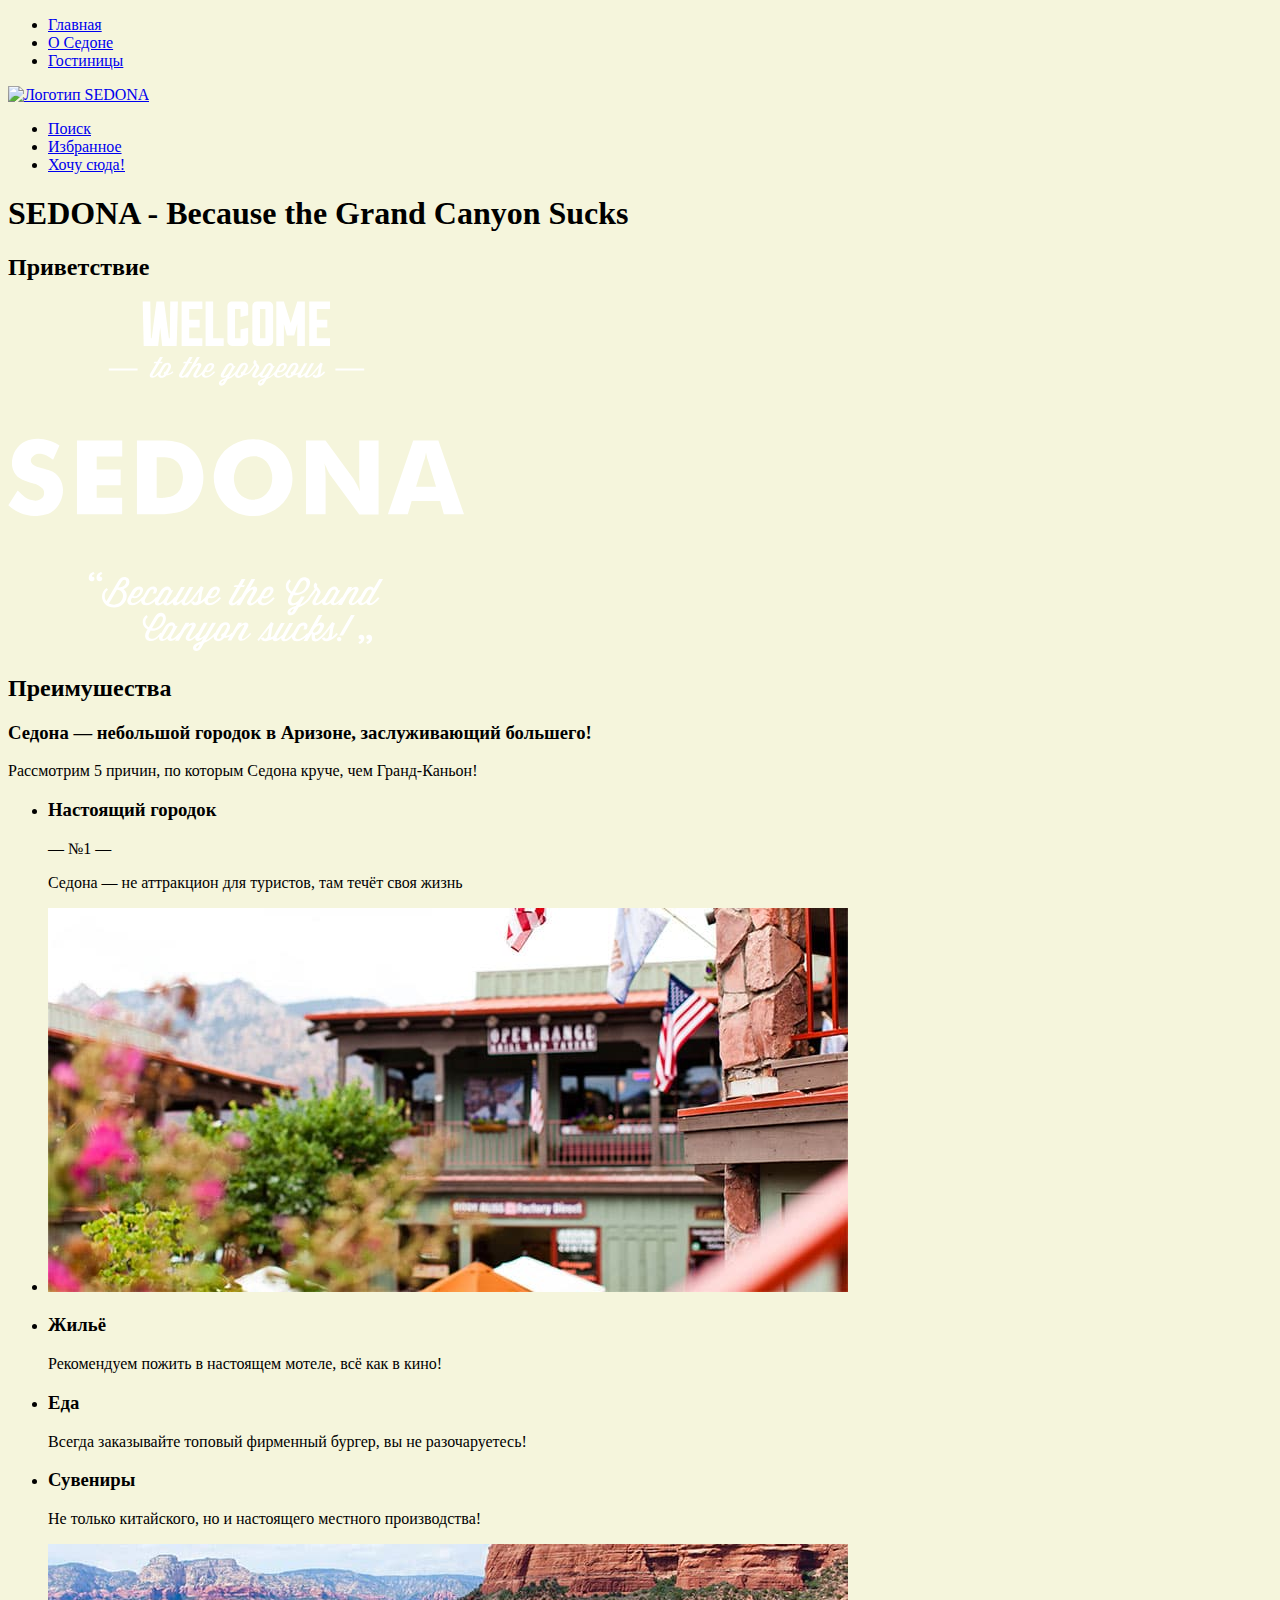
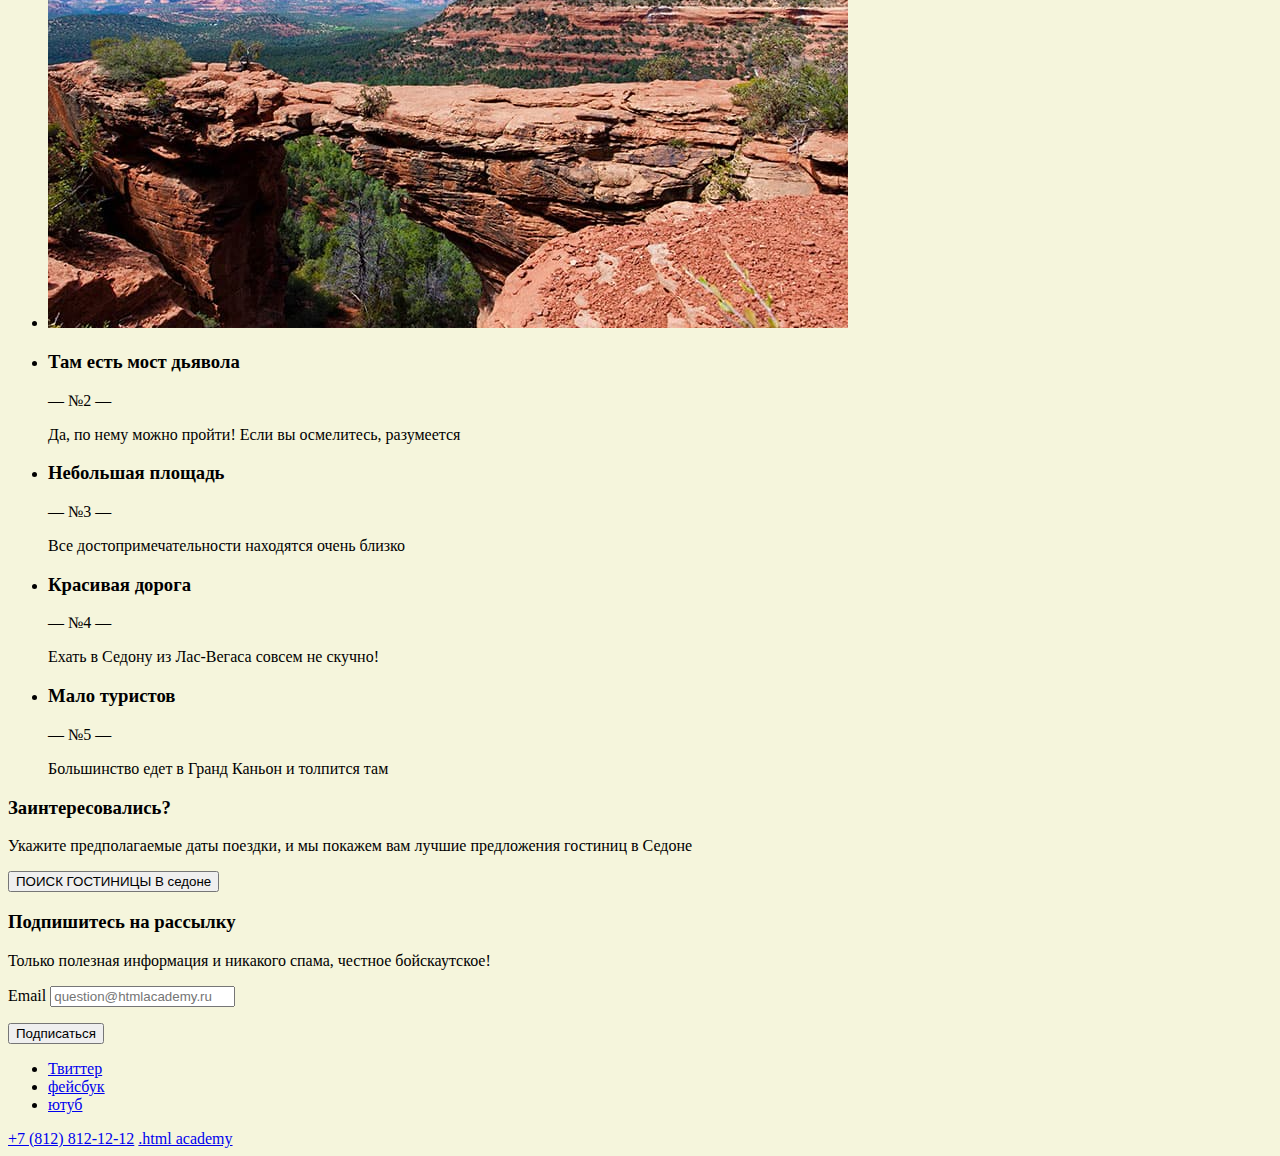
==== index.html @ ffe681ab "new file:   images/background.jpg 	new file:   images/fav-ico.png 	new file:   images/grand-canyon-v" ====
<!DOCTYPE html>
<html>
  <head>
    <meta charset="utf-8" />
    <title>Седона — небольшой городок в Аризоне, заслуживающий большего!</title>
    <link rel="stylesheet" href="styles/styles.css" />
    <link rel="icon" type="image/png" sizes="32x32" href="images/fav-ico.png" />
  </head>
  <body>
    <header class="page-header">
      <nav class="navigation">
        <ul class="navigation-list">
          <li class="navigation-item">
            <a class="navigation-link" href="about.html">Главная</a>
          </li>
          <li class="navigation-item">
            <a class="navigation-link" href="catalog.html">О Седоне</a>
          </li>
          <li class="navigation-item">
            <a class="navigation-link" href="faq.html">Гостиницы</a>
          </li>
        </ul>
        <a class="navigation-logo" href="index.html">
          <img
            class="page-header-logo"
            alt="Логотип SEDONA"
            src=""
            width=""
            height=""
          />
        </a>
        <ul class="navigation-list navigation-user">
          <li class="navigation-item">
            <a href="#" class="navigation-link">
              <span class="visually-hidden"> Поиск </span>
            </a>
          </li>
          <li class="navigation-item">
            <a href="#" class="navigation-link">
              <span class="visually-hidden"> Избранное </span>
            </a>
          </li>
          <li class="navigation-item">
            <a href="#" class="navigation-link"> Хочу сюда! </a>
          </li>
        </ul>
      </nav>
    </header>
    <main class="main-container">
      <h1 class="visually-hidden">SEDONA - Because the Grand Canyon Sucks</h1>
      <div class="page-container">
        <h2 class="visually-hidden">Приветствие</h2>
        <section class="welcome">
          <img
            class="logo"
            src="images/welcome-text.svg"
            width="456"
            height="350"
            alt="приветствуем вас в Седону"
          />
        </section>
        <section class="advantages">
          <h2 class="visually-hidden">Преимушества</h2>
          <h3 class="advantages-title">
            Седона — небольшой городок в Аризоне, заслуживающий большего!
          </h3>
          <p class="advantages-description">
            Рассмотрим 5 причин, по которым Седона круче, чем Гранд-Каньон!
          </p>
          <ul>
            <li>
              <h3>Настоящий городок</h3>
              <p>— №1 —</p>
              <p>Седона — не аттракцион для туристов, там течёт своя жизнь</p>
            </li>
            <li>
              <img
                class="logo"
                src="images/sedona-city-view.jpg"
                width="800"
                height="384"
                alt="прекрасный вид Седоны"
              />
            </li>
            <li>
              <span class="advantages-icon"></span>
              <h3 class="advantages-list-title">Жильё</h3>
              <p class="advantages-list-description">
                Рекомендуем пожить в настоящем мотеле, всё как в кино!
              </p>
            </li>
            <li>
              <span class="advantages-icon"></span>
              <h3 class="advantages-list-title">Еда</h3>
              <p class="advantages-list-description">
                Всегда заказывайте топовый фирменный бургер, вы не
                разочаруетесь!
              </p>
            </li>
            <li>
              <span class="advantages-icon"></span>
              <h3 class="advantages-list-title">Сувениры</h3>
              <p class="advantages-list-description">
                Не только китайского, но и настоящего местного производства!
              </p>
            </li>
            <li>
              <img
                class="logo"
                src="images/grand-canyon-view.jpg"
                width="800"
                height="384"
                alt="прекрасный вид Седоны"
              />
            </li>
            <li>
              <h3>Там есть мост дьявола</h3>
              <p>— №2 —</p>
              <p>Да, по нему можно пройти! Если вы осмелитесь, разумеется</p>
            </li>
            <li>
              <h3>Небольшая площадь</h3>
              <p>— №3 —</p>
              <p>Все достопримечательности находятся очень близко</p>
            </li>
            <li>
              <h3>Красивая дорога</h3>
              <p>— №4 —</p>
              <p>Ехать в Седону из Лас-Вегаса совсем не скучно!</p>
            </li>
            <li>
              <h3>Мало туристов</h3>
              <p>— №5 —</p>
              <p>Большинство едет в Гранд Каньон и толпится там</p>
            </li>
          </ul>
        </section>
        <section class="find-hotel">
          <h3 class="find-hotel-title">Заинтересовались?</h3>
          <p class="fint-hotel-description">
            Укажите предполагаемые даты поездки, и мы покажем вам лучшие
            предложения гостиниц в Седоне
          </p>
          <button class="find-hotel-button">ПОИСК ГОСТИНИЦЫ В седоне</button>
        </section>
        <section class="newsletter">
          <h3 class="newsletter-title">Подпишитесь на рассылку</h3>
          <p class="newsletter-description">
            Только полезная информация и никакого спама, честное бойскаутское!
          </p>
          <form
            class="newsletter-form"
            action="https://echo.htmlacademy.ru/"
            method="post"
          >
            <p class="newsletter-email">
              <label class="visually-hidden" for="newsletter-email"
                >Email</label
              >
              <input
                class="field"
                placeholder="question@htmlacademy.ru"
                type="email"
                name="newsletter-email"
                id="newsletter-email"
                required
              />
            </p>
            <button class="newsletter-button" type="submit">Подписаться</button>
          </form>
        </section>
      </div>
    </main>
    <footer class="page-footer">
      <ul class="footer-social-list">
        <li class="footer-social-item">
          <a class="footer-social-link footer-social-tw" href="#">
            <span class="visually-hidden">Твиттер</span>
          </a>
        </li>
        <li class="footer-social-item">
          <a class="footer-social-link footer-social-fb" href="#">
            <span class="visually-hidden">фейсбук</span>
          </a>
        </li>
        <li class="footer-social-item">
          <a class="footer-social-link footer-social-youtube" href="#">
            <span class="visually-hidden">ютуб</span>
          </a>
        </li>
      </ul>
      <a class="footer-contacts-address-phone" href="tel:+7 (812) 812-12-12"
        >+7 (812) 812-12-12</a
      >
      <a class="htmlacademy-link" href="https://htmlacademu.ru/"
        >.html academy</a
      >
    </footer>
    <div class="modal-container"></div>
  </body>
</html>
---- styles/styles.css ----
body {
  background-color: beige;
}
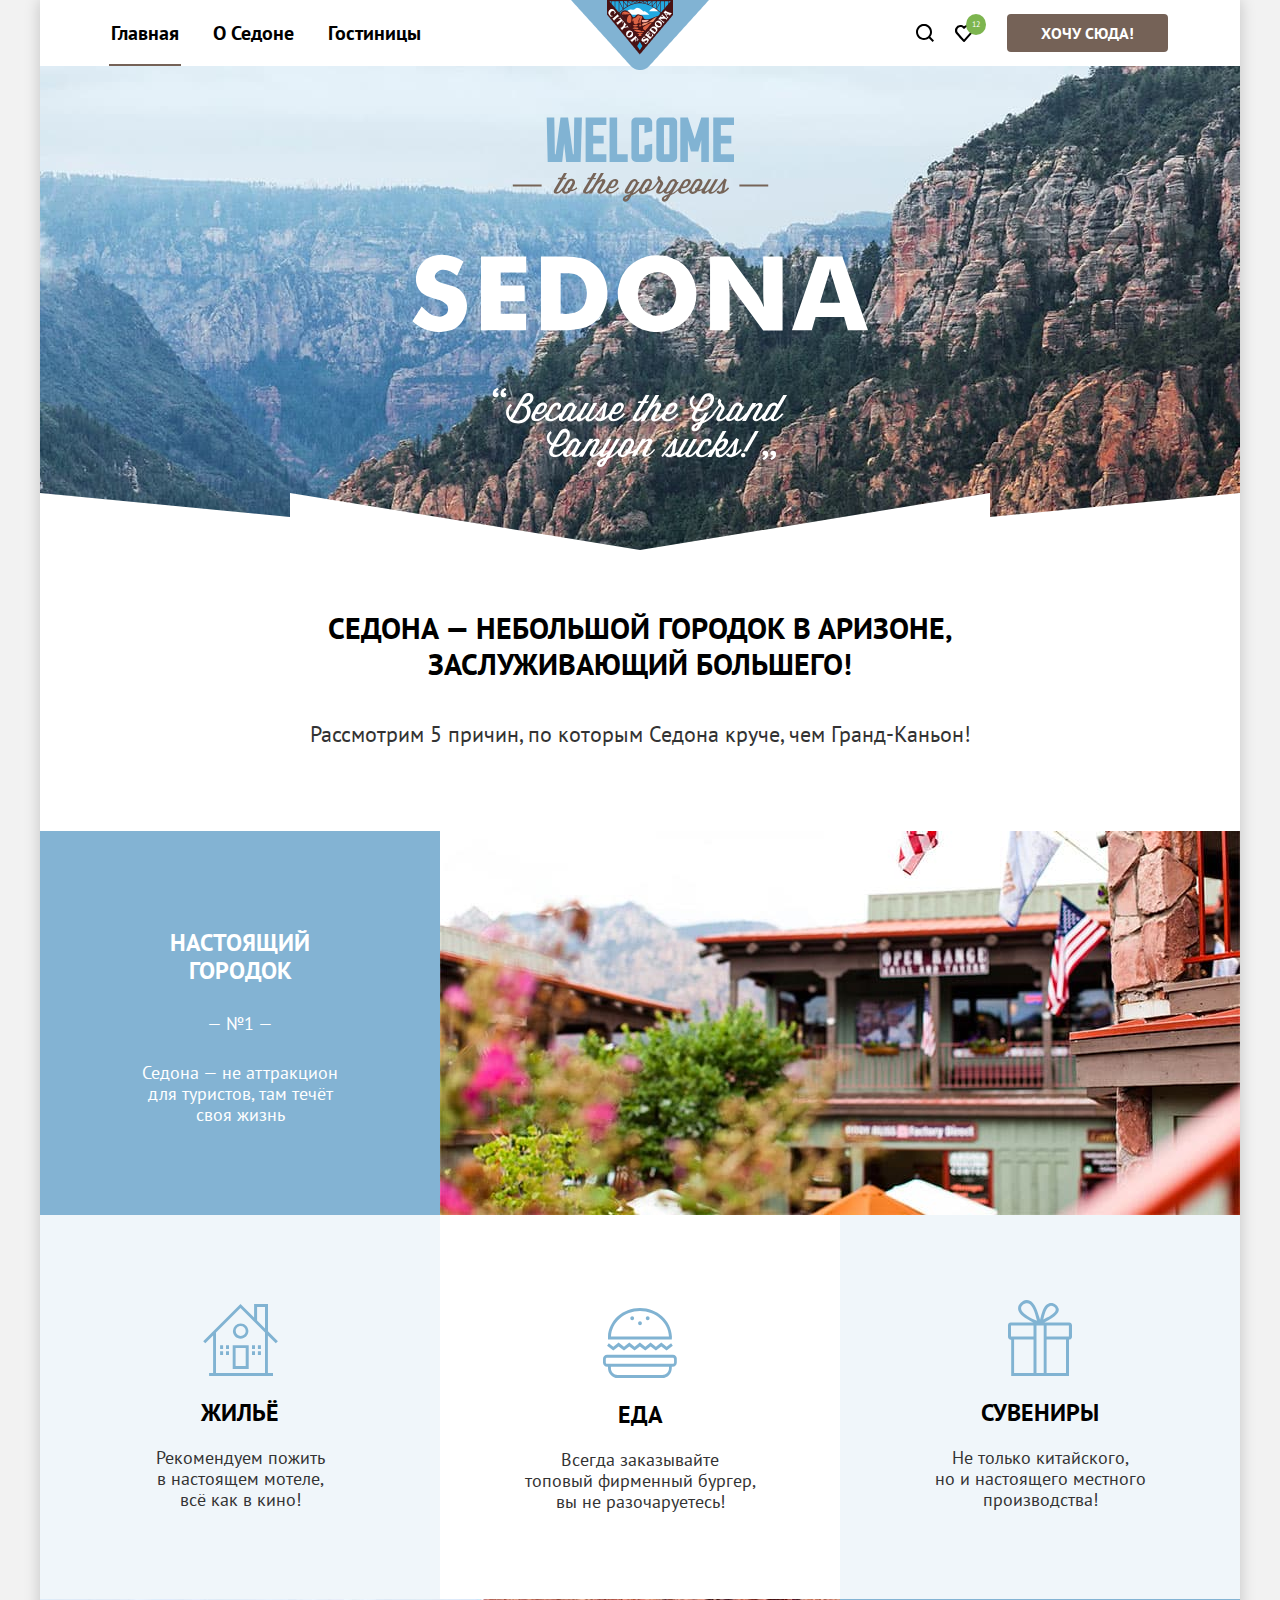
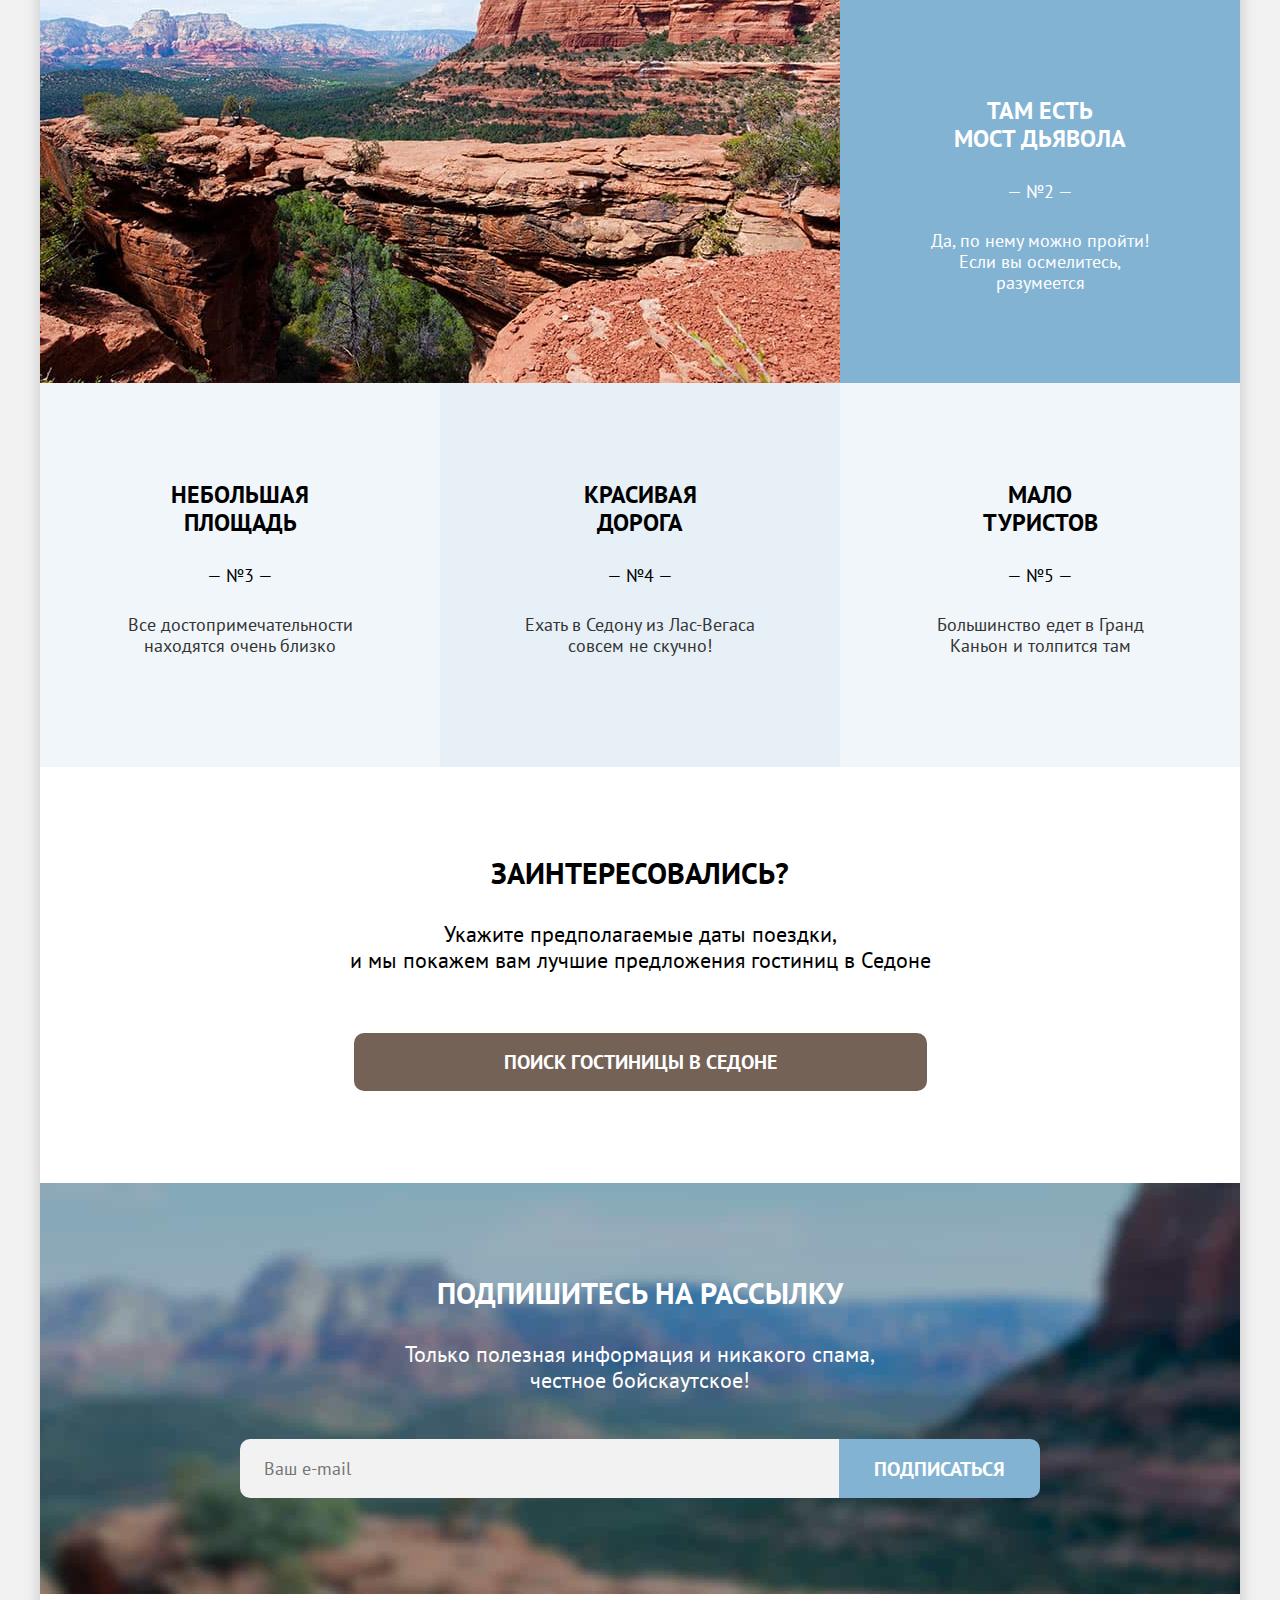
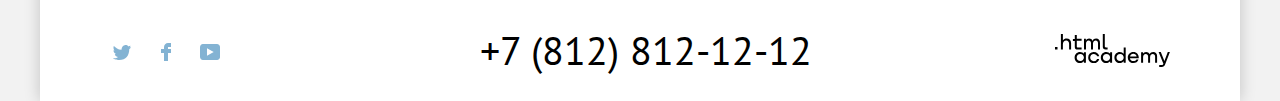
==== commit 7ceda6d7: "Merge 00e3111b53f49e3045dcfdfba9e906a5f7a42613 into 70a43cc025f61c3d6d7c415323fef336fe297eff" ====
--- a/index.html
+++ b/index.html
@@ -7,146 +7,239 @@
     <link rel="icon" type="image/png" sizes="32x32" href="images/fav-ico.png" />
   </head>
   <body>
-    <header class="page-header">
-      <nav class="navigation">
-        <ul class="navigation-list">
-          <li class="navigation-item">
-            <a class="navigation-link" href="about.html">Главная</a>
-          </li>
-          <li class="navigation-item">
-            <a class="navigation-link" href="catalog.html">О Седоне</a>
-          </li>
-          <li class="navigation-item">
-            <a class="navigation-link" href="faq.html">Гостиницы</a>
-          </li>
-        </ul>
-        <a class="navigation-logo" href="index.html">
+    <div class="page-container">
+      <header class="page-header">
+        <nav class="navigation">
+          <ul class="navigation-list">
+            <li class="navigation-item">
+              <a
+                class="navigation-link navigation-link-current"
+                href="index.html"
+                >Главная</a
+              >
+            </li>
+            <li class="navigation-item">
+              <a class="navigation-link" href="#">О Седоне</a>
+            </li>
+            <li class="navigation-item">
+              <a class="navigation-link" href="catalog.html">Гостиницы</a>
+            </li>
+          </ul>
+          <a class="navigation-logo" href="index.html">
+            <img
+              class="page-header-logo"
+              alt="Логотип SEDONA"
+              src="images/navigation-logo.png"
+              width="138"
+              height="71"
+            />
+          </a>
+          <ul class="navigation-list navigation-user">
+            <li class="navigation-item">
+              <a href="#" class="navigation-link-icon">
+                <span class="visually-hidden"> Поиск </span>
+                <svg
+                  xmlns="http://www.w3.org/2000/svg"
+                  width="18"
+                  height="18"
+                  fill="none"
+                >
+                  <g clip-path="url(#a)">
+                    <path
+                      fill="#000"
+                      d="m18 16.5-3.7-3.7c1-1.3 1.7-3 1.7-4.9 0-4.4-3.6-8-8-8S0 3.6 0 8c0 4.4 3.6 8 8 8 1.8 0 3.5-.6 4.9-1.7l3.7 3.7 1.4-1.5ZM8 14c-3.3 0-6-2.7-6-6s2.7-6 6-6 6 2.7 6 6-2.7 6-6 6Z"
+                    />
+                  </g>
+                  <defs>
+                    <clipPath id="a">
+                      <path fill="#fff" d="M0 0h18v18H0z" />
+                    </clipPath>
+                  </defs>
+                </svg>
+              </a>
+            </li>
+            <li class="navigation-item navigation-favourites">
+              <a href="#" class="favourites-count">12</a>
+              <a href="#" class="navigation-link-icon">
+                <span class="visually-hidden"> Избранное </span>
+                <svg
+                  xmlns="http://www.w3.org/2000/svg"
+                  width="18"
+                  height="17"
+                  fill="none"
+                >
+                  <g clip-path="url(#a)">
+                    <path
+                      fill="#000"
+                      d="M8.9 17a.9.9 0 0 1-.8-.4c-5.4-6.1-6.7-7.5-7-7.9A5.4 5.4 0 0 1 5.5 0C6.8 0 8 .5 9 1.3a5.46 5.46 0 0 1 9 4.1c0 1.3-.5 2.5-1.3 3.4l-7 7.9c-.2.2-.4.3-.8.3Zm-6-9.5c.3.4 3.5 4 6.1 6.9l6.2-7c.5-.5.7-1.2.7-2 0-1.8-1.5-3.3-3.3-3.3-1 0-2 .5-2.7 1.3-.3.3-.6.4-.9.4-.3 0-.6-.2-.8-.4-.7-.8-1.7-1.3-2.7-1.3-1.8 0-3.3 1.5-3.3 3.3-.1.9.3 1.6.7 2.1-.1 0-.1 0 0 0Z"
+                    />
+                  </g>
+                  <defs>
+                    <clipPath id="a">
+                      <path fill="#fff" d="M0 0h18v17H0z" />
+                    </clipPath>
+                  </defs>
+                </svg>
+              </a>
+            </li>
+            <li class="navigation-item">
+              <a href="#" class="button"> Хочу сюда! </a>
+            </li>
+          </ul>
+        </nav>
+      </header>
+      <main class="main-container">
+        <h1 class="visually-hidden">SEDONA - Because the Grand Canyon Sucks</h1>
+        <section class="welcome">
+          <h2 class="visually-hidden">Приветствие</h2>
           <img
-            class="page-header-logo"
-            alt="Логотип SEDONA"
-            src=""
-            width=""
-            height=""
-          />
-        </a>
-        <ul class="navigation-list navigation-user">
-          <li class="navigation-item">
-            <a href="#" class="navigation-link">
-              <span class="visually-hidden"> Поиск </span>
-            </a>
-          </li>
-          <li class="navigation-item">
-            <a href="#" class="navigation-link">
-              <span class="visually-hidden"> Избранное </span>
-            </a>
-          </li>
-          <li class="navigation-item">
-            <a href="#" class="navigation-link"> Хочу сюда! </a>
-          </li>
-        </ul>
-      </nav>
-    </header>
-    <main class="main-container">
-      <h1 class="visually-hidden">SEDONA - Because the Grand Canyon Sucks</h1>
-      <div class="page-container">
-        <h2 class="visually-hidden">Приветствие</h2>
-        <section class="welcome">
-          <img
-            class="logo"
+            class="welcome-text"
             src="images/welcome-text.svg"
             width="456"
             height="350"
             alt="приветствуем вас в Седону"
           />
+          <svg
+            class="welcome-divider"
+            xmlns="http://www.w3.org/2000/svg"
+            width="1200"
+            height="57"
+            fill="none"
+          >
+            <path
+              fill="#fff"
+              d="M0 57V0l250 24V0l350 57L950 0v24l250-24v57H0Z"
+            />
+          </svg>
         </section>
         <section class="advantages">
           <h2 class="visually-hidden">Преимушества</h2>
-          <h3 class="advantages-title">
-            Седона — небольшой городок в Аризоне, заслуживающий большего!
-          </h3>
-          <p class="advantages-description">
-            Рассмотрим 5 причин, по которым Седона круче, чем Гранд-Каньон!
-          </p>
-          <ul>
-            <li>
-              <h3>Настоящий городок</h3>
-              <p>— №1 —</p>
-              <p>Седона — не аттракцион для туристов, там течёт своя жизнь</p>
-            </li>
-            <li>
+          <div class="advantages-header">
+            <h3 class="advantages-title">
+              Седона — небольшой городок в Аризоне, </br> заслуживающий большего!
+            </h3>
+            <p class="advantages-list-main-description">
+              Рассмотрим 5 причин, по которым Седона круче, чем Гранд-Каньон!
+            </p>
+          </div>
+          <ul class="advantages-list">
+            <li
+              class="advantages-list-item advantages-list-advantage advantages-list-dark"
+            >
+              <h3 class="advantages-list-title">
+                Настоящий <br />
+                городок
+              </h3>
+              <p class="advantages-list-numbering">— №1 —</p>
+              <p class="advantages-list-description-light">
+                Седона — не аттракцион для туристов, там течёт своя жизнь
+              </p>
+            </li>
+            <li class="advantages-list-item advantages-list-image-sedona">
               <img
-                class="logo"
+                class="advantages-list-image"
                 src="images/sedona-city-view.jpg"
                 width="800"
                 height="384"
                 alt="прекрасный вид Седоны"
               />
             </li>
-            <li>
-              <span class="advantages-icon"></span>
-              <h3 class="advantages-list-title">Жильё</h3>
-              <p class="advantages-list-description">
-                Рекомендуем пожить в настоящем мотеле, всё как в кино!
-              </p>
-            </li>
-            <li>
-              <span class="advantages-icon"></span>
-              <h3 class="advantages-list-title">Еда</h3>
-              <p class="advantages-list-description">
-                Всегда заказывайте топовый фирменный бургер, вы не
+            <li
+              class="advantages-list-item advantages-list-services advantages-list-light"
+            >
+              <div class="advantages-icon advantages-icon-home"></div>
+              <h3 class="advantages-list-title-icon">Жильё</h3>
+              <p class="advantages-list-description">
+                Рекомендуем пожить </br> в настоящем мотеле, </br> всё как в кино!
+              </p>
+            </li>
+            <li
+              class="advantages-list-item advantages-list-services advantages-list-plain"
+            >
+              <div class="advantages-icon advantages-icon-food"></div>
+              <h3 class="advantages-list-title-icon">Еда</h3>
+              <p class="advantages-list-description">
+                Всегда заказывайте </br> топовый фирменный бургер, </br> вы не
                 разочаруетесь!
               </p>
             </li>
-            <li>
-              <span class="advantages-icon"></span>
-              <h3 class="advantages-list-title">Сувениры</h3>
-              <p class="advantages-list-description">
-                Не только китайского, но и настоящего местного производства!
-              </p>
-            </li>
-            <li>
+            <li
+              class="advantages-list-item advantages-list-services advantages-list-light"
+            >
+              <div class="advantages-icon advantages-icon-services"></div>
+              <h3 class="advantages-list-title-icon">Сувениры</h3>
+              <p class="advantages-list-description">
+                Не только китайского, </br> но и настоящего местного </br> производства!
+              </p>
+            </li>
+            <li class="advantages-list-item advantages-list-image-canyon">
               <img
-                class="logo"
+                class="advantages-list-image"
                 src="images/grand-canyon-view.jpg"
                 width="800"
                 height="384"
                 alt="прекрасный вид Седоны"
               />
             </li>
-            <li>
-              <h3>Там есть мост дьявола</h3>
-              <p>— №2 —</p>
-              <p>Да, по нему можно пройти! Если вы осмелитесь, разумеется</p>
-            </li>
-            <li>
-              <h3>Небольшая площадь</h3>
-              <p>— №3 —</p>
-              <p>Все достопримечательности находятся очень близко</p>
-            </li>
-            <li>
-              <h3>Красивая дорога</h3>
-              <p>— №4 —</p>
-              <p>Ехать в Седону из Лас-Вегаса совсем не скучно!</p>
-            </li>
-            <li>
-              <h3>Мало туристов</h3>
-              <p>— №5 —</p>
-              <p>Большинство едет в Гранд Каньон и толпится там</p>
+            <li
+              class="advantages-list-item advantages-list-advantage advantages-list-dark"
+            >
+              <h3 class="advantages-list-title">
+                Там есть <br />
+                мост дьявола
+              </h3>
+              <p class="advantages-list-numbering">— №2 —</p>
+              <p class="advantages-list-description-light">
+                Да, по нему можно пройти! Если вы осмелитесь, разумеется
+              </p>
+            </li>
+            <li
+              class="advantages-list-item advantages-list-light advantages-fourth-row"
+            >
+              <h3 class="advantages-list-title">Небольшая </br> площадь</h3>
+              <p class="advantages-list-numbering">— №3 —</p>
+              <p class="advantages-list-description">
+                Все достопримечательности </br> находятся очень близко
+              </p>
+            </li>
+            <li
+              class="advantages-list-item advantages-list-medium advantages-fourth-row"
+            >
+              <h3 class="advantages-list-title">
+                Красивая <br />
+                дорога
+              </h3>
+              <p class="advantages-list-numbering">— №4 —</p>
+              <p class="advantages-list-description">
+                Ехать в Седону из Лас-Вегаса </br> совсем не скучно!
+              </p>
+            </li>
+            <li
+              class="advantages-list-item advantages-list-light advantages-fourth-row"
+            >
+              <h3 class="advantages-list-title">
+                Мало <br />
+                туристов
+              </h3>
+              <p class="advantages-list-numbering">— №5 —</p>
+              <p class="advantages-list-description">
+                Большинство едет в Гранд </br> Каньон и толпится там
+              </p>
             </li>
           </ul>
         </section>
         <section class="find-hotel">
           <h3 class="find-hotel-title">Заинтересовались?</h3>
           <p class="fint-hotel-description">
-            Укажите предполагаемые даты поездки, и мы покажем вам лучшие
+            Укажите предполагаемые даты поездки,</br> и мы покажем вам лучшие
             предложения гостиниц в Седоне
           </p>
-          <button class="find-hotel-button">ПОИСК ГОСТИНИЦЫ В седоне</button>
+          <button class="button find-hotel-button">ПОИСК ГОСТИНИЦЫ В седоне</button>
         </section>
         <section class="newsletter">
           <h3 class="newsletter-title">Подпишитесь на рассылку</h3>
           <p class="newsletter-description">
-            Только полезная информация и никакого спама, честное бойскаутское!
+            Только полезная информация и никакого спама,</br> честное бойскаутское!
           </p>
           <form
             class="newsletter-form"
@@ -159,7 +252,7 @@
               >
               <input
                 class="field"
-                placeholder="question@htmlacademy.ru"
+                placeholder="Ваш e-mail"
                 type="email"
                 name="newsletter-email"
                 id="newsletter-email"
@@ -169,33 +262,45 @@
             <button class="newsletter-button" type="submit">Подписаться</button>
           </form>
         </section>
-      </div>
-    </main>
-    <footer class="page-footer">
-      <ul class="footer-social-list">
-        <li class="footer-social-item">
-          <a class="footer-social-link footer-social-tw" href="#">
-            <span class="visually-hidden">Твиттер</span>
-          </a>
-        </li>
-        <li class="footer-social-item">
-          <a class="footer-social-link footer-social-fb" href="#">
-            <span class="visually-hidden">фейсбук</span>
-          </a>
-        </li>
-        <li class="footer-social-item">
-          <a class="footer-social-link footer-social-youtube" href="#">
-            <span class="visually-hidden">ютуб</span>
-          </a>
-        </li>
-      </ul>
-      <a class="footer-contacts-address-phone" href="tel:+7 (812) 812-12-12"
-        >+7 (812) 812-12-12</a
-      >
-      <a class="htmlacademy-link" href="https://htmlacademu.ru/"
-        >.html academy</a
-      >
-    </footer>
-    <div class="modal-container"></div>
+      </main>
+      <footer class="page-footer">
+        <ul class="footer-social-list">
+          <li class="footer-social-item">
+            <a class="footer-social-link footer-social-tw" href="#">
+              <span class="visually-hidden">Твиттер</span>
+            </a>
+          </li>
+          <li class="footer-social-item">
+            <a class="footer-social-link footer-social-fb" href="#">
+              <span class="visually-hidden">фейсбук</span>
+            </a>
+          </li>
+          <li class="footer-social-item">
+            <a class="footer-social-link footer-social-yt" href="#">
+              <span class="visually-hidden">ютуб</span>
+            </a>
+          </li>
+        </ul>
+        <a class="footer-contacts-address-phone" href="tel:+7 (812) 812-12-12"
+          >+7 (812) 812-12-12</a
+        >
+        <a class="htmlacademy-link" href="https://htmlacademu.ru/"
+          ><svg
+            xmlns="http://www.w3.org/2000/svg"
+            width="115"
+            height="33"
+            fill="none"
+          >
+            <path
+              fill="#000"
+              fill-rule="evenodd"
+              d="M8 6.2c.8-1 2-1.7 3.6-1.7 2.7 0 4.6 1.9 4.5 4.9v6.1h-2V9.8c0-1.8-1.1-3.2-2.9-3.2-2 0-3.3 1.5-3.3 3.6v5.3h-2V0h2v6.2H8Zm-8 9.3v-2.6h2.5v2.6H0ZM26.6 4.8h-4.8V1.1h-2v3.8h-1.9v2h1.9v6c0 1.7 1 2.7 2.7 2.7h4.1v-2h-3.7c-.7 0-1.1-.4-1.1-1.1V6.8h4.8v-2Zm11 1.9c.6-1.3 1.9-2.1 3.5-2.1 2.5 0 4 1.8 3.9 4.3v6.5h-2V9.1c0-1.6-.9-2.6-2.4-2.6-1.2 0-2.6.9-2.6 3.3v5.6h-2V9.1c0-1.6-.9-2.6-2.4-2.6C32 6.5 31 8 31 10v5.4h-2V4.8h1.9v1.6h.1c.6-1 1.7-1.8 3.1-1.8 1.6 0 2.8.9 3.4 2.1h.1Zm10.2 6c0 1.7 1 2.7 2.8 2.7h2v-2h-1.7c-.7 0-1.1-.4-1.1-1.1V0h-2v12.7ZM25 17.9c1.7 0 3 .7 3.9 1.8v-1.5h2v10.6h-2v-1.6h-.1c-.8 1.1-2 1.9-3.8 1.9-3.1 0-5.4-2.3-5.4-5.6s2.3-5.6 5.4-5.6Zm-3.3 5.6c0 2 1.4 3.6 3.6 3.6s3.6-1.7 3.6-3.6c0-2-1.4-3.6-3.6-3.6s-3.6 1.6-3.6 3.6ZM44.2 22c-.5-2.4-2.6-4.1-5.4-4.1a5.4 5.4 0 0 0-5.6 5.6c0 3.1 2.2 5.6 5.6 5.6 2.8 0 4.9-1.8 5.4-4.2h-2.1a3.4 3.4 0 0 1-3.3 2.3c-2.2 0-3.6-1.6-3.6-3.6s1.4-3.6 3.6-3.6c1.6 0 2.8 1 3.3 2.2h2.1V22Zm7-4.1c1.7 0 3 .7 3.9 1.8v-1.5h2v10.6h-2v-1.6H55c-.8 1.1-2 1.9-3.8 1.9-3.1 0-5.4-2.3-5.4-5.6s2.3-5.6 5.4-5.6Zm-3.3 5.6c0 2 1.4 3.6 3.6 3.6 2.1 0 3.6-1.7 3.6-3.6 0-2-1.4-3.6-3.6-3.6s-3.6 1.6-3.6 3.6Zm20.8-3.7c-.9-1.1-2.2-1.9-3.9-1.9-3.1 0-5.4 2.3-5.4 5.6s2.2 5.6 5.4 5.6c1.7 0 3-.8 3.8-1.8h.1v1.5h2V13.4h-2v6.4Zm-3.6 7.3c-2.2 0-3.6-1.6-3.6-3.6s1.4-3.6 3.6-3.6 3.6 1.6 3.6 3.6c-.1 2-1.5 3.6-3.6 3.6Zm7.7-3.6c0-3.1 2.2-5.6 5.5-5.6 3.5 0 5.7 2.7 5.5 6.3H75c.1 1.6 1.5 2.9 3.4 2.9 1.4 0 2.5-.6 3-1.6h2.1c-.7 2.3-2.7 3.6-5.2 3.6-3.4 0-5.5-2.6-5.5-5.6Zm8.8-1.1c-.3-1.6-1.6-2.6-3.3-2.6-1.7 0-2.9 1.1-3.2 2.6h6.5Zm16.6-4.5c-1.6 0-2.9.8-3.6 2h-.1c-.6-1.2-1.8-2-3.4-2-1.4 0-2.5.7-3.1 1.8v-1.5h-1.9v10.6h2v-5.4c0-2 1-3.4 2.6-3.5 1.5 0 2.4 1 2.4 2.6v6.3h2v-5.6c0-2.4 1.4-3.3 2.6-3.3 1.5 0 2.4 1 2.4 2.6v6.3h2v-6.5c.1-2.6-1.4-4.4-3.9-4.4Zm7.6.2 3.6 8.9 3.4-8.9h2.1l-4.7 12.2c-.7 1.8-1.7 2.6-3.5 2.6h-2.5v-2h2.5c1 0 1.4-.3 1.7-1.2l-4.8-11.6h2.2Z"
+              clip-rule="evenodd"
+            />
+          </svg>
+        </a>
+      </footer>
+      <div class="modal-container"></div>
+    </div>
   </body>
 </html>
--- a/styles/styles.css
+++ b/styles/styles.css
@@ -1,3 +1,726 @@
+@font-face {
+  font-family: 'PT Sans';
+  font-style: normal;
+  font-weight: 400;
+
+  src: url('../fonts/pt-sans-regular.woff2') format('woff2');
+
+  font-display: swap;
+}
+
+@font-face {
+  font-family: 'PT Sans';
+  font-style: normal;
+  font-weight: 700;
+
+  src: url('../fonts/pt-sans-bold.woff2') format('woff2');
+
+  font-display: swap;
+}
+
+html {
+  height: 100%;
+}
+
 body {
-  background-color: beige;
-}
+  min-width: 1280px;
+  margin: 0;
+  display: flex;
+  flex-direction: column;
+  min-height: 100%;
+  font-family: 'PT Sans', sans-serif;
+  font-size: 18px;
+  line-height: 21px;
+  color: #000000;
+  background-color: #f2f2f2;
+}
+
+img {
+  max-width: 100%;
+  object-fit: contain;
+}
+
+h1,
+h2,
+h3,
+h4,
+h5,
+h6,
+p {
+  margin: 0;
+  padding: 0;
+}
+
+.button {
+  display: inline-block;
+  box-sizing: border-box;
+  padding: 11px 34px 11px 34px;
+  font-family: inherit;
+  font-size: 16px;
+  line-height: 16px;
+  font-weight: 700;
+  text-align: center;
+  color: #ffffff;
+  background-color: #756257;
+  border: none;
+  border-radius: 4px;
+  text-decoration: none;
+  text-transform: uppercase;
+  cursor: pointer;
+}
+
+.page-container {
+  width: 1200px;
+  margin: 0 auto;
+  background-color: #ffffff;
+  box-shadow: 0px 0px 15px rgba(0, 0, 0, 0.2);
+}
+
+.visually-hidden {
+  position: absolute;
+  width: 1px;
+  height: 1px;
+  margin: -1px;
+  padding: 0;
+  border: 0;
+  clip: rect(0 0 0 0);
+  overflow: hidden;
+}
+
+/* Page Header */
+.page-header {
+  color: #000000;
+}
+
+/* Navigation */
+.navigation {
+  position: relative;
+  display: flex;
+  justify-content: space-between;
+  width: 1200px;
+  padding: 0 72px 0 54px;
+  box-sizing: border-box;
+}
+
+.navigation-logo {
+  position: absolute;
+  z-index: 2000;
+  left: 531px;
+}
+
+.navigation-list {
+  display: flex;
+  list-style-type: none;
+  margin: 0;
+  padding: 0;
+}
+
+.navigation-favourites {
+  position: relative;
+  z-index: 1;
+}
+
+.favourites-count {
+  position: absolute;
+  top: 14px;
+  right: -3px;
+  font-size: 8px;
+  background-color: #7db54f;
+  color: #ffffff;
+  padding: 0 6px;
+  border-radius: 50%;
+  text-decoration: none;
+  cursor: pointer;
+  z-index: 1000;
+}
+
+.navigation-link {
+  position: relative;
+  display: block;
+  padding: 20px 17px;
+  font-family: 'PT Sans', sans-serif;
+  font-size: 20px;
+  font-weight: 700;
+  text-align: center;
+  color: inherit;
+  line-height: 26px;
+  text-decoration: none;
+}
+
+.navigation-link-icon {
+  position: relative;
+  display: block;
+  padding: 22px 10.5px 18px 10.5px;
+  font-family: 'PT Sans', sans-serif;
+  font-size: 20px;
+  font-weight: 700;
+  text-align: center;
+  color: inherit;
+  line-height: 26px;
+  text-decoration: none;
+}
+
+.navigation-link-current::before {
+  position: absolute;
+  right: 15px;
+  bottom: 0;
+  left: 15px;
+  height: 2px;
+  background-color: #756257;
+  content: '';
+}
+
+.navigation-item .button {
+  margin: 14px 0 0 24px;
+}
+
+/* Welcome section */
+.welcome {
+  position: relative;
+  z-index: 1;
+  color: #ffffff;
+  background-color: #000000;
+  background-image: url('../images/welcome-background.jpg');
+  background-size: 100% auto;
+  background-repeat: no-repeat;
+  padding: 51px 0 83px 0;
+}
+
+.welcome-text {
+  display: block;
+  margin: 0 auto;
+}
+
+.welcome-divider {
+  position: absolute;
+  bottom: 0;
+}
+
+/* Advantages section*/
+.advantages {
+  text-align: center;
+}
+
+.advantages-header {
+  padding: 60px 0 86px 0;
+}
+
+.advantages-title {
+  font-family: 'PT Sans', sans-serif;
+  font-size: 30px;
+  font-weight: 700;
+  line-height: 36px;
+  text-transform: uppercase;
+  margin: 0 0 42px 0;
+}
+
+.advantages-description {
+  font-family: 'PT Sans', sans-serif;
+  font-size: 22px;
+  line-height: 36px;
+}
+
+.advantages-list {
+  display: grid;
+  grid-template-columns: 400px 400px 400px;
+  margin: 0;
+  padding: 0;
+}
+
+.advantages-list-image-sedona {
+  display: block;
+  grid-column: 2 / span 2;
+}
+
+.advantages-list-image-canyon {
+  display: block;
+  grid-column: 1 / span 2;
+}
+
+.advantages-list .advantages-list-item {
+  list-style-type: none;
+  height: 384px;
+  box-sizing: border-box;
+}
+
+.advantages-list-title {
+  font-family: 'PT Sans', sans-serif;
+  font-size: 24px;
+  margin-bottom: 28px;
+  font-weight: 700;
+  line-height: 28px;
+  text-transform: uppercase;
+}
+
+.advantages-list-title-icon {
+  font-family: 'PT Sans', sans-serif;
+  font-size: 24px;
+  font-weight: 700;
+  line-height: 28px;
+  text-transform: uppercase;
+}
+
+.advantages-icon .advantages-list-title-icon {
+  margin: 23px 0 0 0;
+}
+
+.advantages-list-dark .advantages-list-title-icon {
+  margin-bottom: 25px;
+}
+
+.advantages-list-title-icon {
+  margin: 23px 0 20px 0;
+}
+
+.advantages-list-numbering {
+  margin: 0 0 28px 0;
+}
+
+.advantages-list .advantages-list-dark {
+  color: #ffffff;
+  background-color: #83b3d3;
+  padding: 98px 90px 77px 90px;
+}
+
+.advantages-list-medium,
+.advantages-list-light,
+.advantages-list-plain {
+  padding: 89px 0 79px 0;
+}
+
+.advantages-fourth-row {
+  padding: 98px 0 79px 0;
+}
+
+.advantages-list .advantages-list-medium {
+  color: #000000;
+  background-color: rgba(131, 179, 211, 0.2);
+}
+
+.advantages-list .advantages-list-light {
+  color: #000000;
+  background-color: rgba(131, 179, 211, 0.12);
+}
+
+.advantages-list .advantages-list-plain {
+  color: #000000;
+  background-color: #ffffff;
+}
+
+.advantages-list-description-light {
+  color: #ffffff;
+  margin: 0;
+}
+
+.advantages-list-description {
+  color: #333333;
+  margin: 0;
+}
+
+.advantages-list-main-description {
+  font-size: 22px;
+  color: #333333;
+  margin: 0;
+}
+
+.advantages-icon-home {
+  background-image: url('../images/home-icon.svg');
+  background-repeat: no-repeat;
+  width: 75px;
+  height: 72px;
+  margin: 0 auto;
+}
+
+.advantages-icon-food {
+  background-image: url('../images/burger-icon.svg');
+  background-repeat: no-repeat;
+  width: 74px;
+  height: 70px;
+  margin: 4px auto 0 auto;
+}
+
+.advantages-icon-services {
+  background-image: url('../images/services-icon.svg');
+  background-repeat: no-repeat;
+  width: 64px;
+  height: 76px;
+  margin: -4px auto 0 auto;
+}
+
+/* Find hotel */
+.find-hotel {
+  text-align: center;
+  padding: 88px 0 92px 0;
+}
+
+.find-hotel-title {
+  font-family: 'PT Sans', sans-serif;
+  font-size: 30px;
+  font-weight: 700;
+  line-height: 36px;
+  text-transform: uppercase;
+  margin: 0 0 30px 0;
+}
+
+.fint-hotel-description {
+  font-size: 22px;
+  margin-bottom: 60px;
+  line-height: 26px;
+}
+
+.find-hotel .find-hotel-button {
+  font-size: 20px;
+  padding: 21px 150px;
+  border-radius: 10px;
+}
+
+/* Newsletter */
+.newsletter {
+  text-align: center;
+  background-image: url(../images/newsletter-background.jpg);
+  background-repeat: no-repeat;
+  padding: 92px 0 96px 0;
+}
+
+.newsletter-title {
+  font-family: 'PT Sans', sans-serif;
+  color: #ffffff;
+  font-size: 30px;
+  font-weight: 700;
+  line-height: 36px;
+  text-transform: uppercase;
+  margin: 0 0 30px 0;
+}
+
+.newsletter-description {
+  font-size: 22px;
+  color: #ffffff;
+  margin-bottom: 46px;
+  line-height: 26px;
+}
+
+.newsletter-form {
+  display: flex;
+  margin: auto;
+  width: 800px;
+}
+
+.newsletter-email {
+  flex-grow: 1;
+  margin: 0;
+}
+
+.field {
+  margin: 0;
+  padding: 19px 24px;
+  font: inherit;
+  font-weight: 500;
+  background: #f2f2f2;
+  border: none;
+}
+
+.newsletter-email .field {
+  width: 100%;
+  box-sizing: border-box;
+  border-radius: 10px 0 0 10px;
+}
+
+.newsletter-button {
+  display: inline-block;
+  box-sizing: border-box;
+  padding: 12px 35px 12px 35px;
+  font-family: inherit;
+  font-size: 20px;
+  line-height: 16px;
+  font-weight: 700;
+  text-align: center;
+  color: #ffffff;
+  background-color: #83b3d3;
+  border: none;
+  border-radius: 0 10px 10px 0;
+  text-decoration: none;
+  text-transform: uppercase;
+  cursor: pointer;
+}
+
+/* Social Media Links */
+.page-footer {
+  display: flex;
+  padding: 40px 70px 30px 64px;
+  justify-content: space-between;
+}
+
+.footer-social-list {
+  display: flex;
+  flex-wrap: wrap;
+  margin: 0;
+  padding: 0;
+  list-style-type: none;
+}
+
+.footer-social-item {
+  width: 36px;
+  height: 36px;
+  margin-right: 8px;
+}
+
+.footer-social-link {
+  display: block;
+  height: 36px;
+  background-color: #ffffff;
+  background-repeat: no-repeat;
+  background-position: center;
+}
+
+.footer-social-tw {
+  background-image: url(../images/social-link-twitter.svg);
+  background-size: 18px 15px;
+}
+
+.footer-social-fb {
+  background-image: url(../images/social-link-facebook.svg);
+  background-size: 10px 18px;
+}
+
+.footer-social-yt {
+  background-image: url(../images/social-link-youtube.svg);
+  background-size: 20px 16px;
+}
+
+.footer-contacts-address-phone {
+  font-size: 40px;
+  margin-top: 6px;
+  color: #000;
+  text-decoration: none;
+}
+
+/* Catalog Page */
+.inner-header-title {
+  font-family: 'PT Sans', sans-serif;
+  font-size: 60px;
+  margin-bottom: 24px;
+}
+
+.breadcrumbs {
+  display: flex;
+  flex-wrap: wrap;
+  margin: 0 0 40px 0;
+  padding: 0;
+  color: #ffffff;
+  list-style-type: none;
+}
+
+.breadcrumbs-item {
+  position: relative;
+  margin-right: 26px;
+}
+
+.breadcrumbs-item::after {
+  position: absolute;
+  top: 8px;
+  left: 24px;
+  width: 5px;
+  height: 8px;
+  content: '';
+  background-image: url(../images/breadcrumbs-arrow.svg);
+}
+
+.breadcrumbs-item:last-child::after {
+  content: none;
+}
+
+.catalog-filter {
+  box-sizing: border-box;
+  padding: 50px 72px 86px 70px;
+  background-image: url(../images/catalog-filter-background.jpg);
+  background-repeat: no-repeat;
+  color: #ffffff;
+}
+
+.catalog-filter-parameters {
+  display: grid;
+  grid-template-columns: 20% 28% 32% 20%;
+}
+
+.catalog-filter-group {
+  margin: 0;
+  padding: 0;
+  border: none;
+}
+
+.control {
+  position: relative;
+  display: block;
+  padding-left: 36px;
+  line-height: 22px;
+}
+
+.catalog-filter-title {
+  font-weight: 700;
+  margin-bottom: 30px;
+}
+
+.control-mark {
+  position: absolute;
+  top: 2px;
+  left: 0;
+  width: 16px;
+  height: 16px;
+  border: 2px solid #ffffff;
+  background-color: #ffffff;
+}
+
+.control:hover .control-mark {
+  border-color: #ffffff;
+}
+
+.control-input:disabled + .control-mark {
+  border-color: #ffffff;
+}
+
+.control-input[type='checkbox']:checked + .control-mark::before,
+.control-input[type='checkbox']:checked + .control-mark::after {
+  position: absolute;
+  top: 7px;
+  left: 2px;
+  width: 12px;
+  height: 2px;
+  background-color: #3f5e72;
+  content: '';
+}
+
+.control-input[type='checkbox']:checked + .control-mark::before {
+  transform: rotate(45deg);
+}
+
+.control-input[type='checkbox']:checked + .control-mark::after {
+  transform: rotate(-45deg);
+}
+
+.control-input[type='radio'] + .control-mark {
+  border-radius: 50%;
+}
+
+.control-input[type='radio']:checked + .control-mark::before {
+  position: absolute;
+  top: 4px;
+  left: 4px;
+  width: 8px;
+  height: 8px;
+  background-color: #3f5e72;
+  border-radius: 50%;
+  content: '';
+}
+
+.catalog-filter-list {
+  margin: 0;
+  padding: 0;
+  list-style-type: none;
+}
+
+.catalog-filter-item:not(:last-child) {
+  margin-bottom: 16px;
+}
+
+/* ---------------------------------
+Range Bar 
+--------------------------------- */
+.range-wrapper-inputs {
+  margin-bottom: 20px;
+  display: flex;
+}
+
+.range-input {
+  margin: 0;
+  padding: 14px 0 14px 19px;
+  box-sizing: border-box;
+  background: transparent;
+  border: 1px solid #ffffff;
+  color: #ffffff;
+}
+
+.range-input-left {
+  border-radius: 4px 0 0 4px;
+  width: 143px;
+  appearance: textfield;
+}
+
+.range-input-right {
+  border-radius: 0 4px 4px 0;
+  width: 143px;
+  appearance: textfield;
+}
+
+.range {
+  max-width: 286px;
+  overflow: auto;
+  padding-top: 8px;
+}
+
+.range-scale {
+  position: relative;
+  height: 4px;
+  margin-bottom: 16px;
+  background-color: #5e6366;
+  border-radius: 2px;
+}
+
+.range-bar {
+  position: absolute;
+  height: 4px;
+  background-color: #ffffff;
+}
+
+.toggle-min {
+  top: -7px;
+  left: 0px;
+}
+
+.toggle-max {
+  top: -7px;
+  right: -10px;
+}
+
+.range-toggle {
+  position: absolute;
+  width: 18px;
+  height: 18px;
+  background: #ffffff;
+  border: 2px solid #ffffff;
+  border-radius: 20%;
+  cursor: pointer;
+}
+
+/* ---------------------------------
+Filter Buttons
+--------------------------------- */
+.filter-buttons {
+  position: relative;
+}
+
+.filter-confirm-button {
+  position: absolute;
+  right: 0;
+  width: 160px;
+  background: #83b3d3;
+  color: #ffffff;
+  margin-top: 50px;
+  padding: 10px 30px;
+  text-transform: uppercase;
+  border: none;
+  border-radius: 4px;
+  cursor: pointer;
+}
+
+.filter-drop-button {
+  position: absolute;
+  top: 100px;
+  right: 18px;
+  width: 120px;
+  font-size: 16px;
+  background: transparent;
+  color: #ffffff;
+  padding: 10px 20px;
+  border: none;
+  cursor: pointer;
+}
